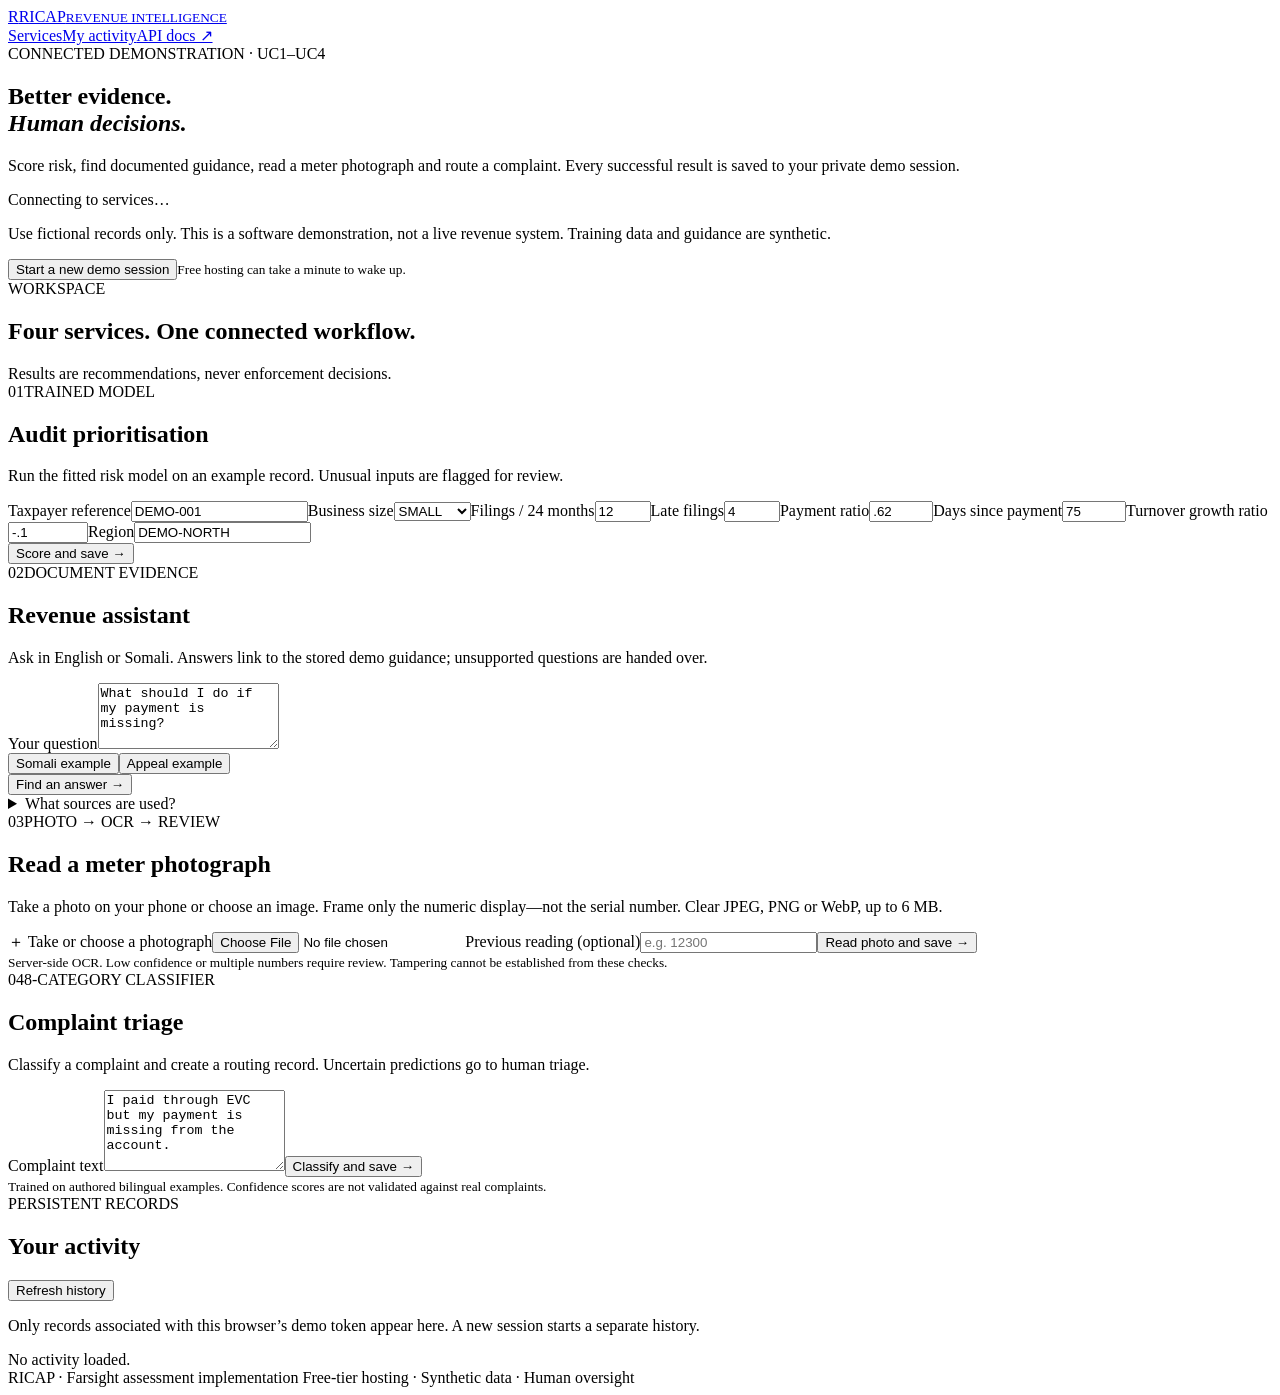
==== app/static/connected.html @ 63c094d0 "Implement connected UC1-UC4 demo with persistent DB, OCR and local models" ====
<!doctype html>
<html lang="en"><head><meta charset="utf-8"><meta name="viewport" content="width=device-width,initial-scale=1"><meta name="theme-color" content="#162f33"><title>RICAP · Connected services</title><link rel="stylesheet" href="/static/connected.css"></head>
<body>
<header><a class="brand" href="/">R<span>RICAP<small>REVENUE INTELLIGENCE</small></span></a><nav><a href="#services">Services</a><a href="#history">My activity</a><a href="/docs">API docs ↗</a></nav></header>
<main>
<section class="hero"><div><span class="eyebrow">CONNECTED DEMONSTRATION · UC1–UC4</span><h1>Better evidence.<br><em>Human decisions.</em></h1><p>Score risk, find documented guidance, read a meter photograph and route a complaint. Every successful result is saved to your private demo session.</p></div><aside><span id="connection" class="status">Connecting to services…</span><p>Use fictional records only. This is a software demonstration, not a live revenue system. Training data and guidance are synthetic.</p><button id="connect">Start a new demo session</button><small id="session-note">Free hosting can take a minute to wake up.</small></aside></section>
<section class="section-heading" id="services"><div><span class="eyebrow">WORKSPACE</span><h2>Four services. One connected workflow.</h2></div><span class="muted">Results are recommendations, never enforcement decisions.</span></section>
<div class="grid">
<article class="card"><div class="card-top"><span class="number">01</span><span class="tag">TRAINED MODEL</span></div><h2>Audit prioritisation</h2><p>Run the fitted risk model on an example record. Unusual inputs are flagged for review.</p><form id="risk-form"><div class="fields"><label>Taxpayer reference<input name="taxpayer_id" value="DEMO-001" required maxlength="64"></label><label>Business size<select name="business_size"><option>SMALL</option><option>MICRO</option><option>MEDIUM</option><option>LARGE</option></select></label><label>Filings / 24 months<input name="filings_24m" type="number" min="0" max="100" value="12" required></label><label>Late filings<input name="late_filings_24m" type="number" min="0" max="100" value="4" required></label><label>Payment ratio<input name="payment_ratio_12m" type="number" min="0" max="5" step=".01" value=".62" required></label><label>Days since payment<input name="days_since_last_payment" type="number" min="0" max="5000" value="75" required></label><label>Turnover growth ratio<input name="turnover_growth_yoy" type="number" min="-10" max="10" step=".01" value="-.1" required></label><label>Region<input name="region" value="DEMO-NORTH" required></label></div><button type="submit">Score and save <span>→</span></button></form><div id="risk-result" class="result" aria-live="polite"></div></article>
<article class="card"><div class="card-top"><span class="number">02</span><span class="tag">DOCUMENT EVIDENCE</span></div><h2>Revenue assistant</h2><p>Ask in English or Somali. Answers link to the stored demo guidance; unsupported questions are handed over.</p><form id="assistant-form"><label>Your question<textarea name="question" rows="4" minlength="3" maxlength="2000" required>What should I do if my payment is missing?</textarea></label><div class="examples"><button type="button" data-question="Sidee lacagta loo bixin karaa?">Somali example</button><button type="button" data-question="How can I dispute an assessment?">Appeal example</button></div><button type="submit">Find an answer <span>→</span></button></form><div id="assistant-result" class="result" aria-live="polite"></div><details><summary>What sources are used?</summary><p>Fictional bilingual guidance stored in the database. This is not legal advice. <a href="/v1/documents" target="_blank" rel="noopener">View source documents ↗</a></p></details></article>
<article class="card meter-card"><div class="card-top"><span class="number">03</span><span class="tag">PHOTO → OCR → REVIEW</span></div><h2>Read a meter photograph</h2><p>Take a photo on your phone or choose an image. Frame only the numeric display—not the serial number. Clear JPEG, PNG or WebP, up to 6 MB.</p><form id="meter-form"><label class="upload"><span>＋ Take or choose a photograph</span><input id="meter-image" type="file" accept="image/jpeg,image/png,image/webp" capture="environment" required></label><div id="preview" hidden><img id="photo-preview" alt="Selected meter photograph"><label>Crop to display <input id="crop" type="checkbox"> Use the centre strip to exclude surrounding labels</label></div><label>Previous reading (optional)<input id="previous" type="number" min="0" max="99999999" step="any" placeholder="e.g. 12300"></label><button type="submit">Read photo and save <span>→</span></button></form><div id="meter-result" class="result" aria-live="polite"></div><form id="review-form" hidden><h3>Confirm or correct the reading</h3><p>The original OCR result stays in your history.</p><label>Confirmed value<input id="review-value" type="number" min="0" max="99999999" step="any" required></label><label>Reason<input id="review-reason" value="Checked the photograph manually" minlength="3" maxlength="500" required></label><button type="submit">Save human review</button></form><small>Server-side OCR. Low confidence or multiple numbers require review. Tampering cannot be established from these checks.</small></article>
<article class="card"><div class="card-top"><span class="number">04</span><span class="tag">8-CATEGORY CLASSIFIER</span></div><h2>Complaint triage</h2><p>Classify a complaint and create a routing record. Uncertain predictions go to human triage.</p><form id="complaint-form"><label>Complaint text<textarea name="text" rows="5" minlength="3" maxlength="2000" required>I paid through EVC but my payment is missing from the account.</textarea></label><button type="submit">Classify and save <span>→</span></button></form><div id="complaint-result" class="result" aria-live="polite"></div><small>Trained on authored bilingual examples. Confidence scores are not validated against real complaints.</small></article>
</div>
<section id="history" class="history"><div class="section-heading"><div><span class="eyebrow">PERSISTENT RECORDS</span><h2>Your activity</h2></div><button id="refresh" class="secondary">Refresh history</button></div><p class="muted">Only records associated with this browser’s demo token appear here. A new session starts a separate history.</p><div id="history-items" aria-live="polite">No activity loaded.</div></section>
<footer>RICAP · Farsight assessment implementation <span>Free-tier hosting · Synthetic data · Human oversight</span></footer>
</main><script src="/static/connected.js" defer></script></body></html>
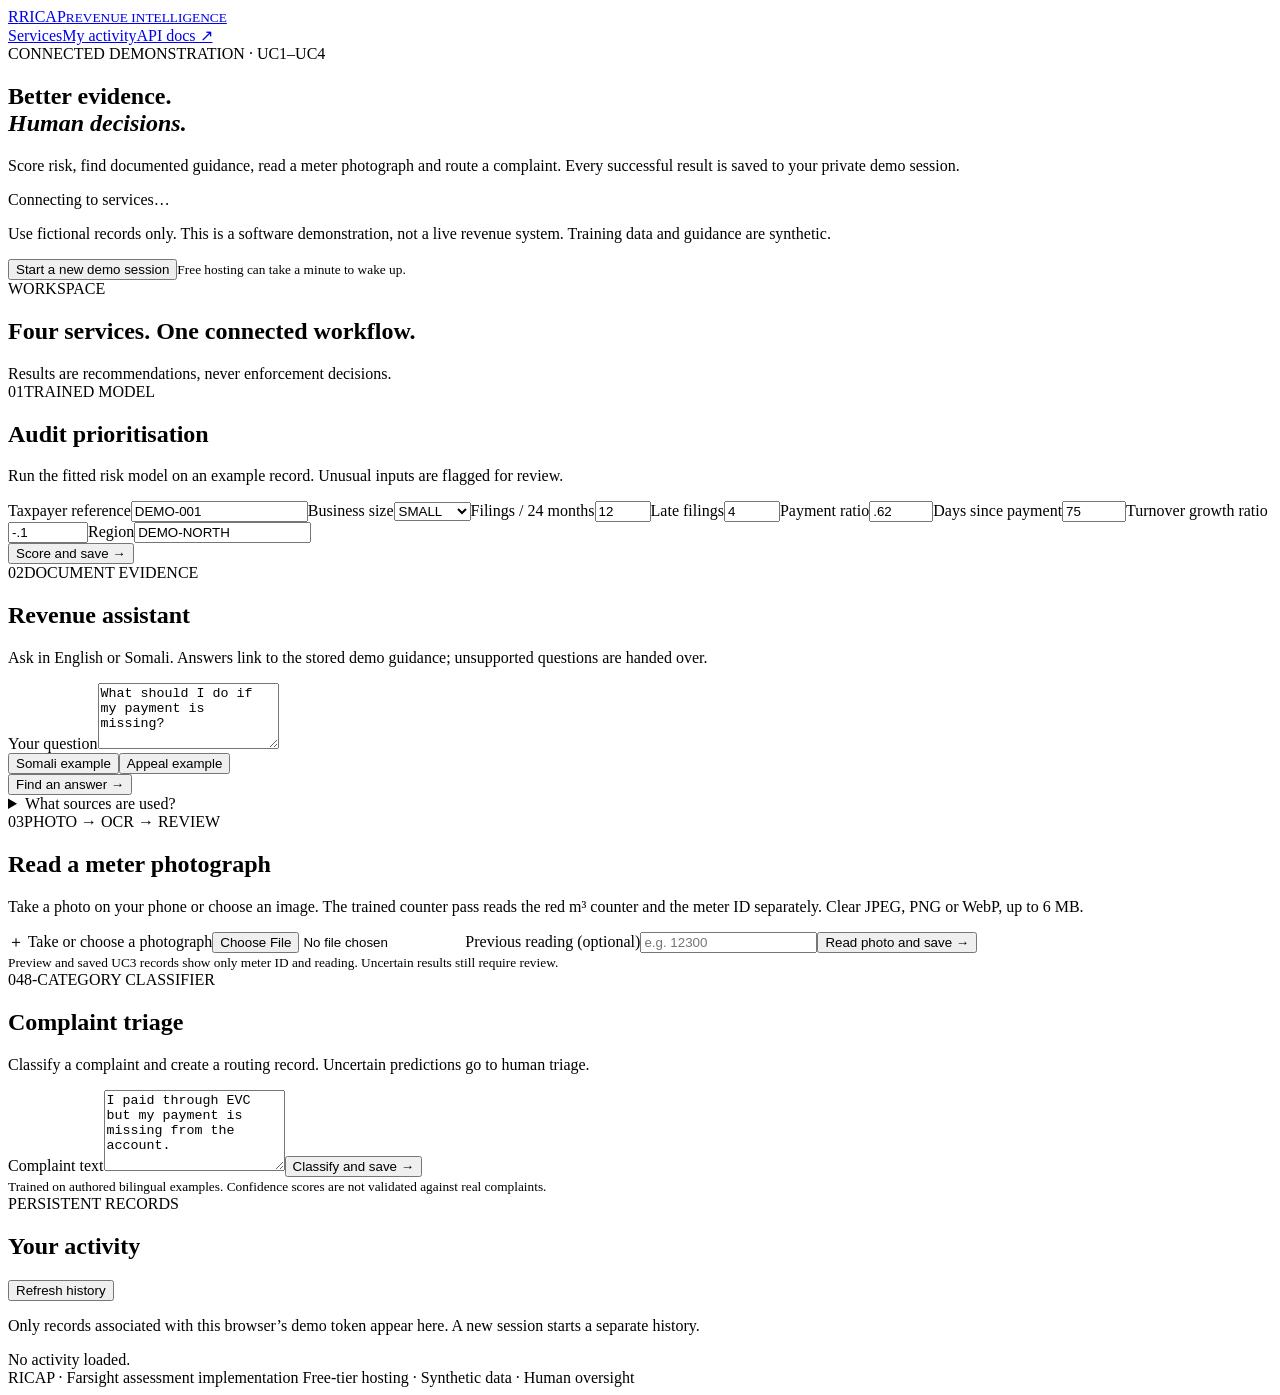
==== commit de506f04: "Fix UC3 meter ID and red counter OCR" ====
--- a/app/static/connected.html
+++ b/app/static/connected.html
@@ -8,7 +8,7 @@
 <div class="grid">
 <article class="card"><div class="card-top"><span class="number">01</span><span class="tag">TRAINED MODEL</span></div><h2>Audit prioritisation</h2><p>Run the fitted risk model on an example record. Unusual inputs are flagged for review.</p><form id="risk-form"><div class="fields"><label>Taxpayer reference<input name="taxpayer_id" value="DEMO-001" required maxlength="64"></label><label>Business size<select name="business_size"><option>SMALL</option><option>MICRO</option><option>MEDIUM</option><option>LARGE</option></select></label><label>Filings / 24 months<input name="filings_24m" type="number" min="0" max="100" value="12" required></label><label>Late filings<input name="late_filings_24m" type="number" min="0" max="100" value="4" required></label><label>Payment ratio<input name="payment_ratio_12m" type="number" min="0" max="5" step=".01" value=".62" required></label><label>Days since payment<input name="days_since_last_payment" type="number" min="0" max="5000" value="75" required></label><label>Turnover growth ratio<input name="turnover_growth_yoy" type="number" min="-10" max="10" step=".01" value="-.1" required></label><label>Region<input name="region" value="DEMO-NORTH" required></label></div><button type="submit">Score and save <span>→</span></button></form><div id="risk-result" class="result" aria-live="polite"></div></article>
 <article class="card"><div class="card-top"><span class="number">02</span><span class="tag">DOCUMENT EVIDENCE</span></div><h2>Revenue assistant</h2><p>Ask in English or Somali. Answers link to the stored demo guidance; unsupported questions are handed over.</p><form id="assistant-form"><label>Your question<textarea name="question" rows="4" minlength="3" maxlength="2000" required>What should I do if my payment is missing?</textarea></label><div class="examples"><button type="button" data-question="Sidee lacagta loo bixin karaa?">Somali example</button><button type="button" data-question="How can I dispute an assessment?">Appeal example</button></div><button type="submit">Find an answer <span>→</span></button></form><div id="assistant-result" class="result" aria-live="polite"></div><details><summary>What sources are used?</summary><p>Fictional bilingual guidance stored in the database. This is not legal advice. <a href="/v1/documents" target="_blank" rel="noopener">View source documents ↗</a></p></details></article>
-<article class="card meter-card"><div class="card-top"><span class="number">03</span><span class="tag">PHOTO → OCR → REVIEW</span></div><h2>Read a meter photograph</h2><p>Take a photo on your phone or choose an image. Frame only the numeric display—not the serial number. Clear JPEG, PNG or WebP, up to 6 MB.</p><form id="meter-form"><label class="upload"><span>＋ Take or choose a photograph</span><input id="meter-image" type="file" accept="image/jpeg,image/png,image/webp" capture="environment" required></label><div id="preview" hidden><img id="photo-preview" alt="Selected meter photograph"><label>Crop to display <input id="crop" type="checkbox"> Use the centre strip to exclude surrounding labels</label></div><label>Previous reading (optional)<input id="previous" type="number" min="0" max="99999999" step="any" placeholder="e.g. 12300"></label><button type="submit">Read photo and save <span>→</span></button></form><div id="meter-result" class="result" aria-live="polite"></div><form id="review-form" hidden><h3>Confirm or correct the reading</h3><p>The original OCR result stays in your history.</p><label>Confirmed value<input id="review-value" type="number" min="0" max="99999999" step="any" required></label><label>Reason<input id="review-reason" value="Checked the photograph manually" minlength="3" maxlength="500" required></label><button type="submit">Save human review</button></form><small>Server-side OCR. Low confidence or multiple numbers require review. Tampering cannot be established from these checks.</small></article>
+<article class="card meter-card"><div class="card-top"><span class="number">03</span><span class="tag">PHOTO → OCR → REVIEW</span></div><h2>Read a meter photograph</h2><p>Take a photo on your phone or choose an image. The trained counter pass reads the red m³ counter and the meter ID separately. Clear JPEG, PNG or WebP, up to 6 MB.</p><form id="meter-form"><label class="upload"><span>＋ Take or choose a photograph</span><input id="meter-image" type="file" accept="image/jpeg,image/png,image/webp" capture="environment" required></label><div id="preview" hidden><img id="photo-preview" alt="Selected meter photograph"><label>Crop to display <input id="crop" type="checkbox"> Use the centre strip to exclude surrounding labels</label></div><label>Previous reading (optional)<input id="previous" type="number" min="0" max="99999999" step="any" placeholder="e.g. 12300"></label><button type="submit">Read photo and save <span>→</span></button></form><div id="meter-result" class="result" aria-live="polite"></div><form id="review-form" hidden><h3>Confirm or correct the reading</h3><p>The original photo stays private in your history.</p><label>Confirmed value<input id="review-value" type="number" min="0" max="99999999" step="any" required></label><label>Reason<input id="review-reason" value="Checked the photograph manually" minlength="3" maxlength="500" required></label><button type="submit">Save human review</button></form><small>Preview and saved UC3 records show only meter ID and reading. Uncertain results still require review.</small></article>
 <article class="card"><div class="card-top"><span class="number">04</span><span class="tag">8-CATEGORY CLASSIFIER</span></div><h2>Complaint triage</h2><p>Classify a complaint and create a routing record. Uncertain predictions go to human triage.</p><form id="complaint-form"><label>Complaint text<textarea name="text" rows="5" minlength="3" maxlength="2000" required>I paid through EVC but my payment is missing from the account.</textarea></label><button type="submit">Classify and save <span>→</span></button></form><div id="complaint-result" class="result" aria-live="polite"></div><small>Trained on authored bilingual examples. Confidence scores are not validated against real complaints.</small></article>
 </div>
 <section id="history" class="history"><div class="section-heading"><div><span class="eyebrow">PERSISTENT RECORDS</span><h2>Your activity</h2></div><button id="refresh" class="secondary">Refresh history</button></div><p class="muted">Only records associated with this browser’s demo token appear here. A new session starts a separate history.</p><div id="history-items" aria-live="polite">No activity loaded.</div></section>
